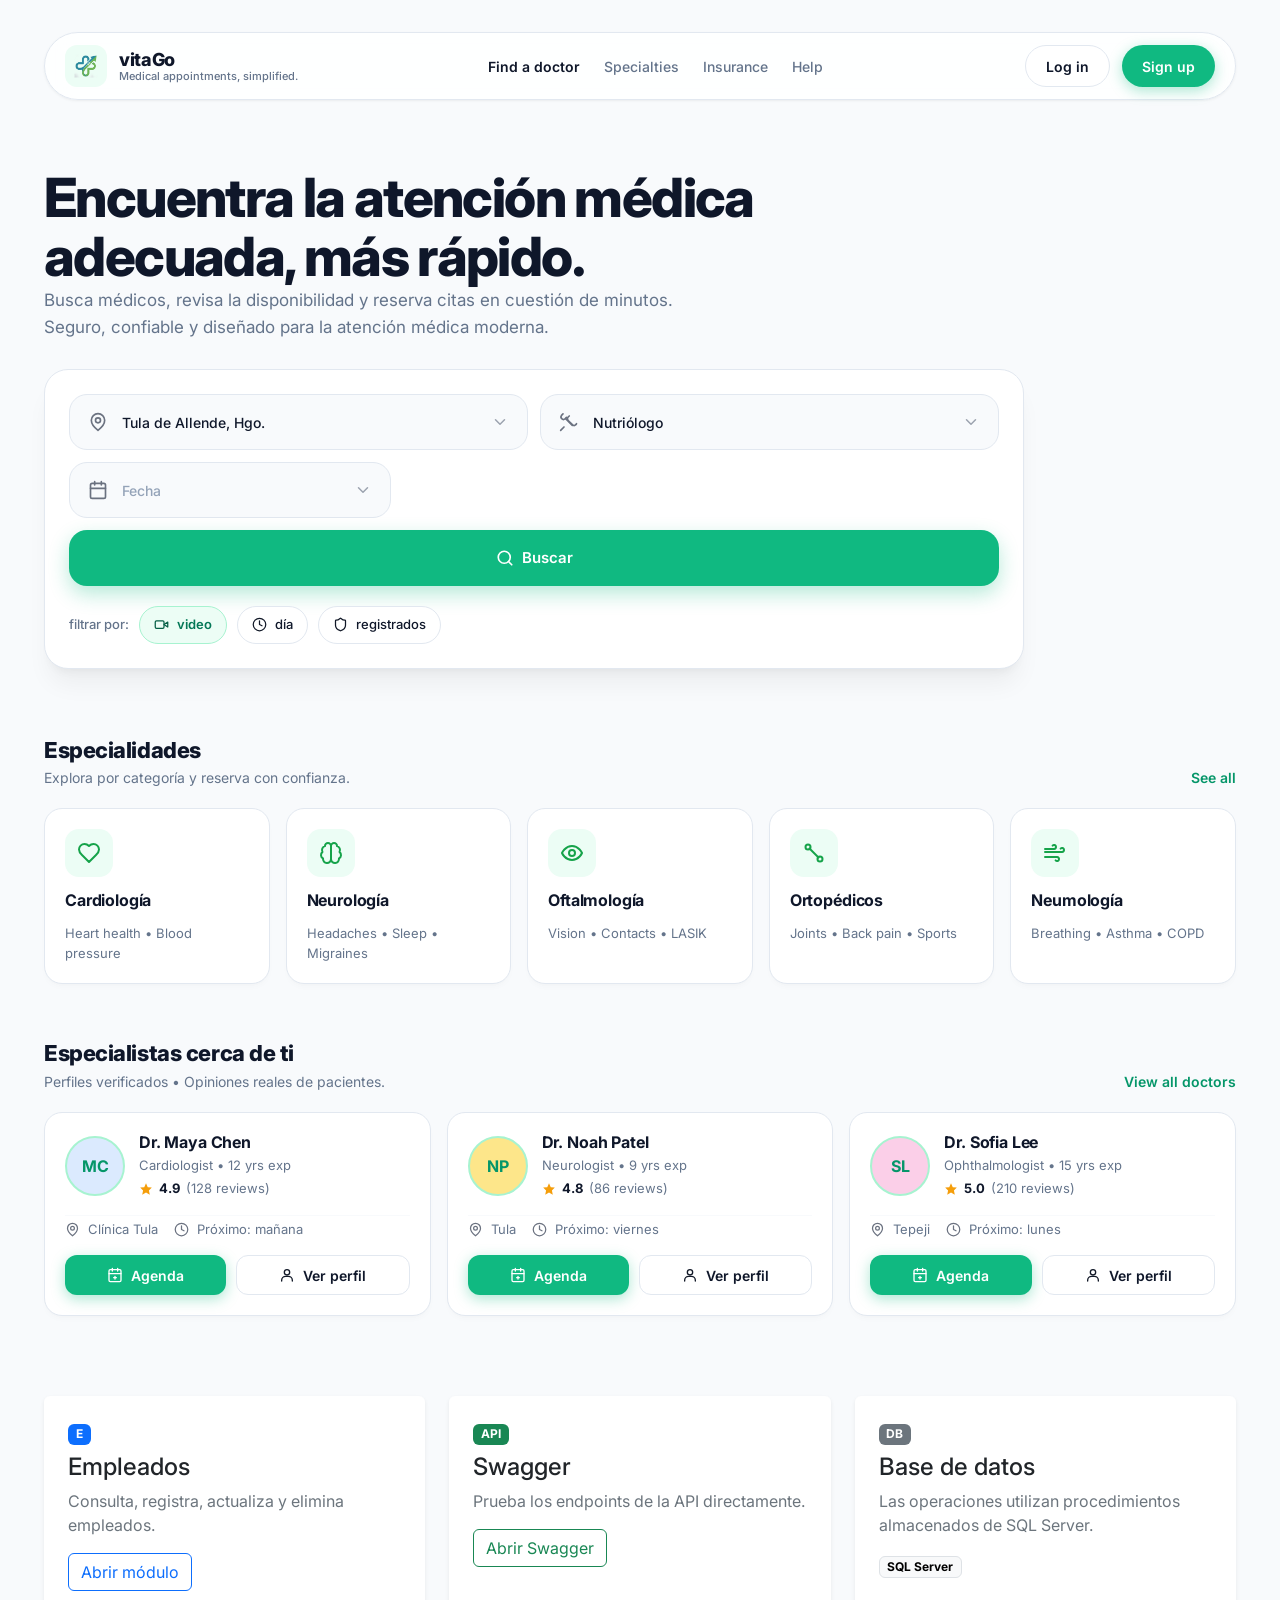
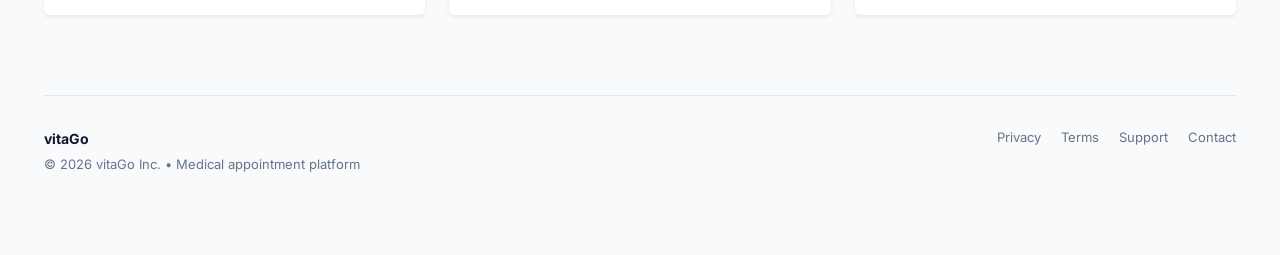
==== MiWebAPI/MiWebAPI/wwwroot/index.html @ 9c04f536 "Creación del repositorio con las pantallas del aplicativo desarrolladas" ====
<!doctype html>
<html lang="es">
<head>
    <meta charset="utf-8">
    <meta name="viewport" content="width=device-width, initial-scale=1">
    <title>Inicio | vitaGo</title>
    <link href="https://cdn.jsdelivr.net/npm/bootstrap@5.3.3/dist/css/bootstrap.min.css" rel="stylesheet">
    <link href="https://fonts.googleapis.com/css2?family=Inter:wght@400;500;600;700;800&display=swap" rel="stylesheet">
    <link rel="stylesheet" href="css/indexStyles.css">
</head>
<body>

    <div class="container vg-page">

        <!-- navbar -->
        <nav class="vg-navbar">
            <a class="vg-brand text-decoration-none" href="index.html">
                <span class="vg-brand-mark">
                    <img src="assets/img/vitago-icon.png" alt="vitaGo" class="vg-brand-logo">
                </span>
                <span class="vg-brand-text">
                    <span class="vg-brand-name">vitaGo</span>
                    <span class="vg-brand-tag">Medical appointments, simplified.</span>
                </span>
            </a>
            <div class="vg-nav-links d-none d-lg-flex">
                <a href="#" class="vg-nav-link vg-nav-link-active">Find a doctor</a>
                <a href="#" class="vg-nav-link">Specialties</a>
                <a href="#" class="vg-nav-link">Insurance</a>
                <a href="#" class="vg-nav-link">Help</a>
            </div>
            <div class="vg-nav-actions">
                <span id="nombreUsuario" class="text-secondary small d-none d-md-inline"></span>
                <a href="login.html" class="vg-btn vg-btn-outline">Log in</a>
                <a href="registro.html" class="vg-btn vg-btn-primary">Sign up</a>
            </div>
        </nav>

        <!-- hero -->
        <header class="vg-hero">
            <div class="vg-hero-text">
                <h1 class="vg-h1">Encuentra la atención médica adecuada, más rápido.</h1>
                <p class="vg-lead">Busca médicos, revisa la disponibilidad y reserva citas en cuestión de minutos. Seguro, confiable y diseñado para la atención médica moderna.</p>
            </div>

            <div class="vg-search-card">
                <div class="vg-search-row">
                    <label class="vg-field">
                        <svg class="vg-icon" viewBox="0 0 24 24" fill="none" stroke="#6b7280" stroke-width="2" stroke-linecap="round" stroke-linejoin="round"><path d="M20 10c0 6-8 12-8 12s-8-6-8-12a8 8 0 0 1 16 0Z" /><circle cx="12" cy="10" r="3" /></svg>
                        <input type="text" class="vg-field-input" value="Tula de Allende, Hgo.">
                        <svg class="vg-chevron" viewBox="0 0 24 24" fill="none" stroke="#9ca3af" stroke-width="2" stroke-linecap="round" stroke-linejoin="round"><polyline points="6 9 12 15 18 9" /></svg>
                    </label>
                    <label class="vg-field">
                        <svg class="vg-icon" viewBox="0 0 24 24" fill="none" stroke="#6b7280" stroke-width="2" stroke-linecap="round" stroke-linejoin="round"><path d="M4.8 2.3 3 4.1a3 3 0 0 0 4.2 4.2L9 6.5" /><path d="M12.3 4.8 11 6a3 3 0 0 0 0 4.2l5 5a3 3 0 0 0 4.2 0L21 14" /><path d="m8 8 8 8" /><path d="m2 22 4-4" /></svg>
                        <input type="text" class="vg-field-input" placeholder="Especialidad" value="Nutriólogo">
                        <svg class="vg-chevron" viewBox="0 0 24 24" fill="none" stroke="#9ca3af" stroke-width="2" stroke-linecap="round" stroke-linejoin="round"><polyline points="6 9 12 15 18 9" /></svg>
                    </label>
                    <label class="vg-field vg-field-date">
                        <svg class="vg-icon" viewBox="0 0 24 24" fill="none" stroke="#6b7280" stroke-width="2" stroke-linecap="round" stroke-linejoin="round"><rect x="3" y="4" width="18" height="18" rx="2" /><path d="M16 2v4M8 2v4M3 10h18" /></svg>
                        <input type="text" class="vg-field-input" placeholder="Fecha">
                        <svg class="vg-chevron" viewBox="0 0 24 24" fill="none" stroke="#9ca3af" stroke-width="2" stroke-linecap="round" stroke-linejoin="round"><polyline points="6 9 12 15 18 9" /></svg>
                    </label>
                    <button type="button" class="vg-btn vg-btn-primary vg-btn-search" onclick="buscarMedicos()">
                        <svg viewBox="0 0 24 24" fill="none" stroke="#fff" stroke-width="2.2" stroke-linecap="round" stroke-linejoin="round" width="18" height="18"><circle cx="11" cy="11" r="8" /><path d="m21 21-4.3-4.3" /></svg>
                        Buscar
                    </button>
                </div>
                <div class="vg-filters">
                    <span class="vg-filters-label">filtrar por:</span>
                    <span class="vg-chip vg-chip-active">
                        <svg viewBox="0 0 24 24" fill="none" stroke="#065f46" stroke-width="2" stroke-linecap="round" stroke-linejoin="round" width="15" height="15"><path d="m22 8-6 4 6 4V8Z" /><rect x="2" y="6" width="14" height="12" rx="2" /></svg>
                        video
                    </span>
                    <span class="vg-chip">
                        <svg viewBox="0 0 24 24" fill="none" stroke="#111827" stroke-width="2" stroke-linecap="round" stroke-linejoin="round" width="15" height="15"><circle cx="12" cy="12" r="10" /><polyline points="12 6 12 12 16 14" /></svg>
                        día
                    </span>
                    <span class="vg-chip">
                        <svg viewBox="0 0 24 24" fill="none" stroke="#111827" stroke-width="2" stroke-linecap="round" stroke-linejoin="round" width="15" height="15"><path d="M20 13c0 5-3.5 7.5-7.66 8.95a1 1 0 0 1-.67-.01C7.5 20.5 4 18 4 13V6a1 1 0 0 1 1-1c2 0 4.5-1.2 6.24-2.72a1.17 1.17 0 0 1 1.52 0C14.51 3.79 17 5 19 5a1 1 0 0 1 1 1Z" /></svg>
                        registrados
                    </span>
                </div>
            </div>
        </header>

        <!-- especialidades -->
        <section class="vg-section">
            <div class="vg-section-head">
                <div>
                    <h2 class="vg-h2">Especialidades</h2>
                    <p class="vg-subtle">Explora por categoría y reserva con confianza.</p>
                </div>
                <a href="#" class="vg-link">See all</a>
            </div>
            <div class="row g-3 vg-specialty-row">
                <div class="col">
                    <div class="vg-specialty-card">
                        <span class="vg-specialty-icon"><svg viewBox="0 0 24 24" fill="none" stroke="#16a34a" stroke-width="2" stroke-linecap="round" stroke-linejoin="round"><path d="M19 14c1.49-1.46 3-3.21 3-5.5A5.5 5.5 0 0 0 16.5 3c-1.76 0-3 .5-4.5 2-1.5-1.5-2.74-2-4.5-2A5.5 5.5 0 0 0 2 8.5c0 2.29 1.51 4.04 3 5.5l7 7Z" /></svg></span>
                        <h3 class="vg-specialty-title">Cardiología</h3>
                        <p class="vg-specialty-sub">Heart health • Blood pressure</p>
                    </div>
                </div>
                <div class="col">
                    <div class="vg-specialty-card">
                        <span class="vg-specialty-icon"><svg viewBox="0 0 24 24" fill="none" stroke="#16a34a" stroke-width="2" stroke-linecap="round" stroke-linejoin="round"><path d="M12 5a3 3 0 1 0-5.997.125 4 4 0 0 0-2.526 5.77 4 4 0 0 0 .556 6.588A4 4 0 1 0 12 18Z" /><path d="M12 5a3 3 0 1 1 5.997.125 4 4 0 0 1 2.526 5.77 4 4 0 0 1-.556 6.588A4 4 0 1 1 12 18Z" /></svg></span>
                        <h3 class="vg-specialty-title">Neurología</h3>
                        <p class="vg-specialty-sub">Headaches • Sleep • Migraines</p>
                    </div>
                </div>
                <div class="col">
                    <div class="vg-specialty-card">
                        <span class="vg-specialty-icon"><svg viewBox="0 0 24 24" fill="none" stroke="#16a34a" stroke-width="2" stroke-linecap="round" stroke-linejoin="round"><path d="M2 12s3-7 10-7 10 7 10 7-3 7-10 7-10-7-10-7Z" /><circle cx="12" cy="12" r="3" /></svg></span>
                        <h3 class="vg-specialty-title">Oftalmología</h3>
                        <p class="vg-specialty-sub">Vision • Contacts • LASIK</p>
                    </div>
                </div>
                <div class="col">
                    <div class="vg-specialty-card">
                        <span class="vg-specialty-icon"><svg viewBox="0 0 24 24" fill="none" stroke="#16a34a" stroke-width="2" stroke-linecap="round" stroke-linejoin="round"><circle cx="6" cy="6" r="2.5" /><circle cx="18" cy="18" r="2.5" /><path d="m7.5 7.5 9 9" /></svg></span>
                        <h3 class="vg-specialty-title">Ortopédicos</h3>
                        <p class="vg-specialty-sub">Joints • Back pain • Sports</p>
                    </div>
                </div>
                <div class="col">
                    <div class="vg-specialty-card">
                        <span class="vg-specialty-icon"><svg viewBox="0 0 24 24" fill="none" stroke="#16a34a" stroke-width="2" stroke-linecap="round" stroke-linejoin="round"><path d="M9.6 4.6A2 2 0 1 1 11 8H2M12.6 19.4A2 2 0 1 0 14 16H2M17.6 7.6A2 2 0 1 1 19 11H2" /></svg></span>
                        <h3 class="vg-specialty-title">Neumología</h3>
                        <p class="vg-specialty-sub">Breathing • Asthma • COPD</p>
                    </div>
                </div>
            </div>
        </section>

        <!-- médicos -->
        <section class="vg-section" id="medicos">
            <div class="vg-section-head">
                <div>
                    <h2 class="vg-h2">Especialistas cerca de ti</h2>
                    <p class="vg-subtle">Perfiles verificados • Opiniones reales de pacientes.</p>
                </div>
                <a href="#" class="vg-link">View all doctors</a>
            </div>
            <div class="row g-3" id="listaMedicos">
                <div class="col-md-4">
                    <div class="vg-doctor-card">
                        <div class="vg-doctor-top">
                            <span class="vg-avatar" style="background:#DBEAFE;">MC</span>
                            <div class="vg-doctor-meta">
                                <h3 class="vg-doctor-name">Dr. Maya Chen</h3>
                                <p class="vg-doctor-spec">Cardiologist • 12 yrs exp</p>
                                <div class="vg-rating">
                                    <svg viewBox="0 0 24 24" fill="#f59e0b" stroke="none" width="14" height="14"><polygon points="12 2 15 9 22 9.5 17 14.5 18.5 22 12 18 5.5 22 7 14.5 2 9.5 9 9" /></svg>
                                    <span class="vg-rating-num">4.9</span>
                                    <span class="vg-rating-count">(128 reviews)</span>
                                </div>
                            </div>
                        </div>
                        <div class="vg-doctor-details">
                            <span><svg viewBox="0 0 24 24" fill="none" stroke="#6b7280" stroke-width="2" stroke-linecap="round" stroke-linejoin="round" width="15" height="15"><path d="M20 10c0 6-8 12-8 12s-8-6-8-12a8 8 0 0 1 16 0Z" /><circle cx="12" cy="10" r="3" /></svg> Clínica Tula</span>
                            <span><svg viewBox="0 0 24 24" fill="none" stroke="#6b7280" stroke-width="2" stroke-linecap="round" stroke-linejoin="round" width="15" height="15"><circle cx="12" cy="12" r="10" /><polyline points="12 6 12 12 16 14" /></svg> Próximo: mañana</span>
                        </div>
                        <div class="vg-doctor-actions">
                            <button type="button" class="vg-btn vg-btn-primary flex-fill" onclick="agendarCita('maya-chen')">
                                <svg viewBox="0 0 24 24" fill="none" stroke="#fff" stroke-width="2" stroke-linecap="round" stroke-linejoin="round" width="16" height="16"><rect x="3" y="4" width="18" height="18" rx="2" /><path d="M16 2v4M8 2v4M3 10h18M12 14v4M10 16h4" /></svg>
                                Agenda
                            </button>
                            <a href="perfil-medico.html?id=maya-chen" class="vg-btn vg-btn-outline flex-fill">
                                <svg viewBox="0 0 24 24" fill="none" stroke="#111827" stroke-width="2" stroke-linecap="round" stroke-linejoin="round" width="16" height="16"><circle cx="12" cy="8" r="4" /><path d="M4 21v-1a6 6 0 0 1 6-6h4a6 6 0 0 1 6 6v1" /></svg>
                                Ver perfil
                            </a>
                        </div>
                    </div>
                </div>
                <div class="col-md-4">
                    <div class="vg-doctor-card">
                        <div class="vg-doctor-top">
                            <span class="vg-avatar" style="background:#FDE68A;">NP</span>
                            <div class="vg-doctor-meta">
                                <h3 class="vg-doctor-name">Dr. Noah Patel</h3>
                                <p class="vg-doctor-spec">Neurologist • 9 yrs exp</p>
                                <div class="vg-rating">
                                    <svg viewBox="0 0 24 24" fill="#f59e0b" stroke="none" width="14" height="14"><polygon points="12 2 15 9 22 9.5 17 14.5 18.5 22 12 18 5.5 22 7 14.5 2 9.5 9 9" /></svg>
                                    <span class="vg-rating-num">4.8</span>
                                    <span class="vg-rating-count">(86 reviews)</span>
                                </div>
                            </div>
                        </div>
                        <div class="vg-doctor-details">
                            <span><svg viewBox="0 0 24 24" fill="none" stroke="#6b7280" stroke-width="2" stroke-linecap="round" stroke-linejoin="round" width="15" height="15"><path d="M20 10c0 6-8 12-8 12s-8-6-8-12a8 8 0 0 1 16 0Z" /><circle cx="12" cy="10" r="3" /></svg> Tula</span>
                            <span><svg viewBox="0 0 24 24" fill="none" stroke="#6b7280" stroke-width="2" stroke-linecap="round" stroke-linejoin="round" width="15" height="15"><circle cx="12" cy="12" r="10" /><polyline points="12 6 12 12 16 14" /></svg> Próximo: viernes</span>
                        </div>
                        <div class="vg-doctor-actions">
                            <button type="button" class="vg-btn vg-btn-primary flex-fill" onclick="agendarCita('noah-patel')">
                                <svg viewBox="0 0 24 24" fill="none" stroke="#fff" stroke-width="2" stroke-linecap="round" stroke-linejoin="round" width="16" height="16"><rect x="3" y="4" width="18" height="18" rx="2" /><path d="M16 2v4M8 2v4M3 10h18M12 14v4M10 16h4" /></svg>
                                Agenda
                            </button>
                            <a href="perfil-medico.html?id=noah-patel" class="vg-btn vg-btn-outline flex-fill">
                                <svg viewBox="0 0 24 24" fill="none" stroke="#111827" stroke-width="2" stroke-linecap="round" stroke-linejoin="round" width="16" height="16"><circle cx="12" cy="8" r="4" /><path d="M4 21v-1a6 6 0 0 1 6-6h4a6 6 0 0 1 6 6v1" /></svg>
                                Ver perfil
                            </a>
                        </div>
                    </div>
                </div>
                <div class="col-md-4">
                    <div class="vg-doctor-card">
                        <div class="vg-doctor-top">
                            <span class="vg-avatar" style="background:#FBCFE8;">SL</span>
                            <div class="vg-doctor-meta">
                                <h3 class="vg-doctor-name">Dr. Sofia Lee</h3>
                                <p class="vg-doctor-spec">Ophthalmologist • 15 yrs exp</p>
                                <div class="vg-rating">
                                    <svg viewBox="0 0 24 24" fill="#f59e0b" stroke="none" width="14" height="14"><polygon points="12 2 15 9 22 9.5 17 14.5 18.5 22 12 18 5.5 22 7 14.5 2 9.5 9 9" /></svg>
                                    <span class="vg-rating-num">5.0</span>
                                    <span class="vg-rating-count">(210 reviews)</span>
                                </div>
                            </div>
                        </div>
                        <div class="vg-doctor-details">
                            <span><svg viewBox="0 0 24 24" fill="none" stroke="#6b7280" stroke-width="2" stroke-linecap="round" stroke-linejoin="round" width="15" height="15"><path d="M20 10c0 6-8 12-8 12s-8-6-8-12a8 8 0 0 1 16 0Z" /><circle cx="12" cy="10" r="3" /></svg> Tepeji</span>
                            <span><svg viewBox="0 0 24 24" fill="none" stroke="#6b7280" stroke-width="2" stroke-linecap="round" stroke-linejoin="round" width="15" height="15"><circle cx="12" cy="12" r="10" /><polyline points="12 6 12 12 16 14" /></svg> Próximo: lunes</span>
                        </div>
                        <div class="vg-doctor-actions">
                            <button type="button" class="vg-btn vg-btn-primary flex-fill" onclick="agendarCita('sofia-lee')">
                                <svg viewBox="0 0 24 24" fill="none" stroke="#fff" stroke-width="2" stroke-linecap="round" stroke-linejoin="round" width="16" height="16"><rect x="3" y="4" width="18" height="18" rx="2" /><path d="M16 2v4M8 2v4M3 10h18M12 14v4M10 16h4" /></svg>
                                Agenda
                            </button>
                            <a href="perfil-medico.html?id=sofia-lee" class="vg-btn vg-btn-outline flex-fill">
                                <svg viewBox="0 0 24 24" fill="none" stroke="#111827" stroke-width="2" stroke-linecap="round" stroke-linejoin="round" width="16" height="16"><circle cx="12" cy="8" r="4" /><path d="M4 21v-1a6 6 0 0 1 6-6h4a6 6 0 0 1 6 6v1" /></svg>
                                Ver perfil
                            </a>
                        </div>
                    </div>
                </div>
            </div>
        </section>

        <!-- MÓDULOS AGREGADOS: Empleados, Swagger y Base de datos -->
        <section class="vg-section py-4">
            <div class="row g-4">
                <div class="col-md-4">
                    <div class="card h-100 shadow-sm border-0">
                        <div class="card-body p-4">
                            <div class="badge bg-primary mb-2">E</div>
                            <h2 class="h4">Empleados</h2>
                            <p class="text-secondary">Consulta, registra, actualiza y elimina empleados.</p>
                            <a href="empleados.html" class="btn btn-outline-primary">Abrir módulo</a>
                        </div>
                    </div>
                </div>
                <div class="col-md-4">
                    <div class="card h-100 shadow-sm border-0">
                        <div class="card-body p-4">
                            <div class="badge bg-success mb-2">API</div>
                            <h2 class="h4">Swagger</h2>
                            <p class="text-secondary">Prueba los endpoints de la API directamente.</p>
                            <a href="/swagger" class="btn btn-outline-success" target="_blank">Abrir Swagger</a>
                        </div>
                    </div>
                </div>
                <div class="col-md-4">
                    <div class="card h-100 shadow-sm border-0">
                        <div class="card-body p-4">
                            <div class="badge bg-secondary mb-2">DB</div>
                            <h2 class="h4">Base de datos</h2>
                            <p class="text-secondary">Las operaciones utilizan procedimientos almacenados de SQL Server.</p>
                            <span class="badge text-bg-light border">SQL Server</span>
                        </div>
                    </div>
                </div>
            </div>
        </section>

        <!-- footer -->
        <footer class="vg-footer">
            <div>
                <p class="vg-footer-brand">vitaGo</p>
                <p class="vg-footer-copy">© 2026 vitaGo Inc. • Medical appointment platform</p>
            </div>
            <div class="vg-footer-links">
                <a href="#">Privacy</a>
                <a href="#">Terms</a>
                <a href="#">Support</a>
                <a href="#">Contact</a>
            </div>
        </footer>

    </div>

    <script src="js/auth.js"></script>
    <script src="js/home.js"></script>
</body>
</html>
---- MiWebAPI/MiWebAPI/wwwroot/css/indexStyles.css ----
﻿:root {
    --vg-green: #10b981;
    --vg-green-dark: #059669;
    --vg-green-tint: #ecfdf5;
    --vg-green-border: #a7f3d0;
    --vg-ink: #0f172a;
    --vg-muted: #64748b;
    --vg-line: #e2e8f0;
    --vg-bg: #f8fafc;
    --vg-radius-lg: 24px;
    --vg-radius-md: 18px;
    --vg-radius-sm: 12px;
    --vg-radius-pill: 999px;
    --vg-shadow-sm: 0 1px 3px 0 rgba(0, 0, 0, 0.05), 0 1px 2px -1px rgba(0, 0, 0, 0.05);
    --vg-shadow-md: 0 10px 25px -5px rgba(16, 185, 129, 0.1), 0 8px 10px -6px rgba(16, 185, 129, 0.1);
    --vg-shadow-card: 0 4px 6px -1px rgba(0, 0, 0, 0.02), 0 2px 4px -2px rgba(0, 0, 0, 0.02);
    --vg-transition: all 0.25s cubic-bezier(0.4, 0, 0.2, 1);
}

html, body {
    background: var(--vg-bg);
    color: var(--vg-ink);
    font-family: 'Inter', system-ui, -apple-system, sans-serif;
    -webkit-font-smoothing: antialiased;
}

.vg-page {
    max-width: 1240px;
    margin: 0 auto;
    padding: 32px 24px 80px;
    display: flex;
    flex-direction: column;
    gap: 56px;
}

/* navbar */
.vg-navbar {
    display: flex;
    align-items: center;
    justify-content: space-between;
    padding: 12px 20px;
    background: rgba(255, 255, 255, 0.85);
    backdrop-filter: blur(12px);
    border: 1px solid var(--vg-line);
    border-radius: var(--vg-radius-pill);
    flex-wrap: wrap;
    gap: 16px;
    box-shadow: var(--vg-shadow-sm);
    position: sticky;
    top: 16px;
    z-index: 100;
}

.vg-brand {
    display: flex;
    align-items: center;
    gap: 12px;
    color: inherit;
    text-decoration: none;
}

.vg-brand-mark {
    width: 42px;
    height: 42px;
    display: flex;
    align-items: center;
    justify-content: center;
    flex: none;
    background: var(--vg-green-tint);
    border-radius: 12px;
}

.vg-brand-logo {
    width: 24px;
    height: 24px;
    object-fit: contain;
}

.vg-brand-text {
    display: flex;
    flex-direction: column;
    gap: 2px;
    line-height: 1;
}

.vg-brand-name {
    font-weight: 800;
    font-size: 18px;
    color: var(--vg-ink);
    letter-spacing: -0.02em;
}

.vg-brand-tag {
    font-size: 11px;
    font-weight: 500;
    color: var(--vg-muted);
    white-space: nowrap;
}

.vg-nav-links {
    display: flex;
    gap: 24px;
    align-items: center;
}

.vg-nav-link {
    font-size: 14px;
    font-weight: 500;
    color: var(--vg-muted);
    text-decoration: none;
    transition: var(--vg-transition);
}

    .vg-nav-link:hover {
        color: var(--vg-green-dark);
    }

.vg-nav-link-active {
    font-weight: 600;
    color: var(--vg-ink);
}

.vg-nav-actions {
    display: flex;
    align-items: center;
    gap: 12px;
}

/* buttons */
.vg-btn {
    display: inline-flex;
    align-items: center;
    justify-content: center;
    gap: 8px;
    height: 42px;
    padding: 0 20px;
    border-radius: var(--vg-radius-pill);
    font-size: 14px;
    font-weight: 600;
    text-decoration: none;
    border: none;
    cursor: pointer;
    white-space: nowrap;
    transition: var(--vg-transition);
}

.vg-btn-outline {
    background: #fff;
    color: var(--vg-ink);
    border: 1px solid var(--vg-line);
}

    .vg-btn-outline:hover {
        background: #f1f5f9;
        border-color: #cbd5e1;
        color: var(--vg-ink);
    }

.vg-btn-primary {
    background: var(--vg-green);
    color: #fff;
    box-shadow: 0 4px 14px rgba(16, 185, 129, 0.35);
}

    .vg-btn-primary:hover {
        background: var(--vg-green-dark);
        color: #fff;
        transform: translateY(-1px);
        box-shadow: 0 6px 20px rgba(16, 185, 129, 0.45);
    }

.vg-btn-search {
    height: 56px;
    border-radius: var(--vg-radius-md);
    width: 100%;
    font-size: 15px;
    box-shadow: 0 8px 20px rgba(16, 185, 129, 0.3);
}

/* hero */
.vg-hero {
    display: flex;
    flex-direction: column;
    gap: 28px;
    padding: 12px 0;
}

.vg-h1 {
    font-weight: 800;
    font-size: clamp(34px, 4.5vw, 54px);
    line-height: 1.1;
    letter-spacing: -0.03em;
    margin: 0;
    max-width: 850px;
}

.vg-lead {
    font-size: 17px;
    color: var(--vg-muted);
    max-width: 680px;
    margin: 0;
    line-height: 1.6;
}

.vg-search-card {
    background: #fff;
    border: 1px solid var(--vg-line);
    border-radius: var(--vg-radius-lg);
    padding: 24px;
    display: flex;
    flex-direction: column;
    gap: 16px;
    max-width: 980px;
    box-shadow: 0 20px 25px -5px rgba(0, 0, 0, 0.05), 0 8px 10px -6px rgba(0, 0, 0, 0.05);
}

.vg-search-row {
    display: flex;
    gap: 12px;
    flex-wrap: wrap;
}

.vg-field {
    flex: 1 1 200px;
    display: flex;
    align-items: center;
    gap: 12px;
    height: 56px;
    padding: 0 18px;
    background: var(--vg-bg);
    border: 1px solid var(--vg-line);
    border-radius: var(--vg-radius-md);
    transition: var(--vg-transition);
}

    .vg-field:focus-within {
        background: #fff;
        border-color: var(--vg-green);
        box-shadow: 0 0 0 4px var(--vg-green-tint);
    }

.vg-field-date {
    flex: 0 0 220px;
}

.vg-icon {
    width: 20px;
    height: 20px;
    color: var(--vg-muted);
    flex: none;
}

.vg-field-input {
    border: none;
    background: transparent;
    font-size: 14px;
    font-weight: 500;
    color: var(--vg-ink);
    flex: 1;
    min-width: 0;
    outline: none;
}

    .vg-field-input::placeholder {
        color: #94a3b8;
    }

.vg-chevron {
    width: 18px;
    height: 18px;
    color: var(--vg-muted);
    flex: none;
}

.vg-filters {
    display: flex;
    align-items: center;
    gap: 10px;
    flex-wrap: wrap;
    padding-top: 4px;
}

.vg-filters-label {
    font-size: 13px;
    font-weight: 500;
    color: var(--vg-muted);
}

.vg-chip {
    display: inline-flex;
    align-items: center;
    gap: 8px;
    padding: 8px 14px;
    border-radius: var(--vg-radius-pill);
    font-size: 13px;
    font-weight: 500;
    background: #fff;
    border: 1px solid var(--vg-line);
    color: var(--vg-ink);
    cursor: pointer;
    transition: var(--vg-transition);
}

    .vg-chip:hover {
        border-color: #cbd5e1;
        background: #f8fafc;
    }

.vg-chip-active {
    background: var(--vg-green-tint);
    border-color: var(--vg-green-border);
    color: #047857;
    font-weight: 600;
}

/* sections */
.vg-section {
    display: flex;
    flex-direction: column;
    gap: 20px;
}

.vg-section-head {
    display: flex;
    align-items: flex-end;
    justify-content: space-between;
    gap: 16px;
    flex-wrap: wrap;
}

.vg-h2 {
    font-weight: 800;
    font-size: 22px;
    letter-spacing: -0.02em;
    margin: 0 0 4px;
}

.vg-subtle {
    font-size: 14px;
    color: var(--vg-muted);
    margin: 0;
    max-width: 360px;
}

.vg-link {
    font-size: 14px;
    font-weight: 600;
    color: var(--vg-green-dark);
    text-decoration: none;
    transition: var(--vg-transition);
}

    .vg-link:hover {
        color: var(--vg-green);
        text-decoration: underline;
    }

/* specialty cards */
.vg-specialty-row .col {
    min-width: 160px;
}

.vg-specialty-card {
    background: #fff;
    border: 1px solid var(--vg-line);
    border-radius: var(--vg-radius-md);
    padding: 20px;
    display: flex;
    flex-direction: column;
    gap: 14px;
    height: 100%;
    box-shadow: var(--vg-shadow-card);
    transition: var(--vg-transition);
    cursor: pointer;
}

    .vg-specialty-card:hover {
        transform: translateY(-4px);
        border-color: var(--vg-green-border);
        box-shadow: var(--vg-shadow-md);
    }

.vg-specialty-icon {
    width: 48px;
    height: 48px;
    border-radius: 14px;
    background: var(--vg-green-tint);
    display: flex;
    align-items: center;
    justify-content: center;
    color: var(--vg-green-dark);
    transition: var(--vg-transition);
}

.vg-specialty-card:hover .vg-specialty-icon {
    background: var(--vg-green);
    color: #fff;
}

.vg-specialty-icon svg {
    width: 24px;
    height: 24px;
}

.vg-specialty-title {
    font-size: 16px;
    font-weight: 700;
    margin: 0;
    letter-spacing: -0.01em;
}

.vg-specialty-sub {
    font-size: 13px;
    color: var(--vg-muted);
    margin: 0;
}

/* doctor cards */
.vg-doctor-card {
    background: #fff;
    border: 1px solid var(--vg-line);
    border-radius: var(--vg-radius-md);
    padding: 20px;
    display: flex;
    flex-direction: column;
    gap: 16px;
    height: 100%;
    box-shadow: var(--vg-shadow-card);
    transition: var(--vg-transition);
}

    .vg-doctor-card:hover {
        transform: translateY(-4px);
        border-color: #cbd5e1;
        box-shadow: var(--vg-shadow-md);
    }

.vg-doctor-top {
    display: flex;
    align-items: center;
    gap: 14px;
}

.vg-avatar {
    width: 60px;
    height: 60px;
    border-radius: 50%;
    flex: none;
    display: flex;
    align-items: center;
    justify-content: center;
    font-weight: 700;
    font-size: 16px;
    background: var(--vg-green-tint);
    color: var(--vg-green-dark);
    border: 2px solid var(--vg-green-border);
}

.vg-doctor-meta {
    display: flex;
    flex-direction: column;
    gap: 4px;
    min-width: 0;
}

.vg-doctor-name {
    font-size: 16px;
    font-weight: 700;
    margin: 0;
    letter-spacing: -0.01em;
}

.vg-doctor-spec {
    font-size: 13px;
    color: var(--vg-muted);
    margin: 0;
}

.vg-rating {
    display: flex;
    align-items: center;
    gap: 6px;
}

.vg-rating-num {
    font-size: 13px;
    font-weight: 700;
}

.vg-rating-count {
    font-size: 13px;
    color: var(--vg-muted);
}

.vg-doctor-details {
    display: flex;
    align-items: center;
    gap: 16px;
    flex-wrap: wrap;
    padding-top: 4px;
    border-top: 1px solid var(--vg-bg);
}

    .vg-doctor-details span {
        display: inline-flex;
        align-items: center;
        gap: 8px;
        font-size: 13px;
        color: var(--vg-muted);
    }

.vg-doctor-actions {
    display: flex;
    gap: 10px;
}

    .vg-doctor-actions .vg-btn {
        height: 40px;
        border-radius: var(--vg-radius-sm);
        flex: 1;
    }

/* footer */
.vg-footer {
    display: flex;
    align-items: flex-start;
    justify-content: space-between;
    border-top: 1px solid var(--vg-line);
    padding-top: 32px;
    flex-wrap: wrap;
    gap: 16px;
}

.vg-footer-brand {
    font-weight: 700;
    font-size: 14px;
    margin: 0 0 6px;
}

.vg-footer-copy {
    font-size: 13px;
    color: var(--vg-muted);
    margin: 0;
}

.vg-footer-links {
    display: flex;
    gap: 20px;
    font-size: 13px;
}

    .vg-footer-links a {
        color: var(--vg-muted);
        text-decoration: none;
        transition: var(--vg-transition);
    }

        .vg-footer-links a:hover {
            color: var(--vg-ink);
        }

@media (max-width: 767px) {
    .vg-page {
        padding: 16px 16px 60px;
        gap: 40px;
    }

    .vg-search-row {
        flex-direction: column;
    }

    .vg-field, .vg-field-date {
        width: 100%;
        flex: 1 1 auto;
    }

    .vg-btn-search {
        width: 100%;
    }
}
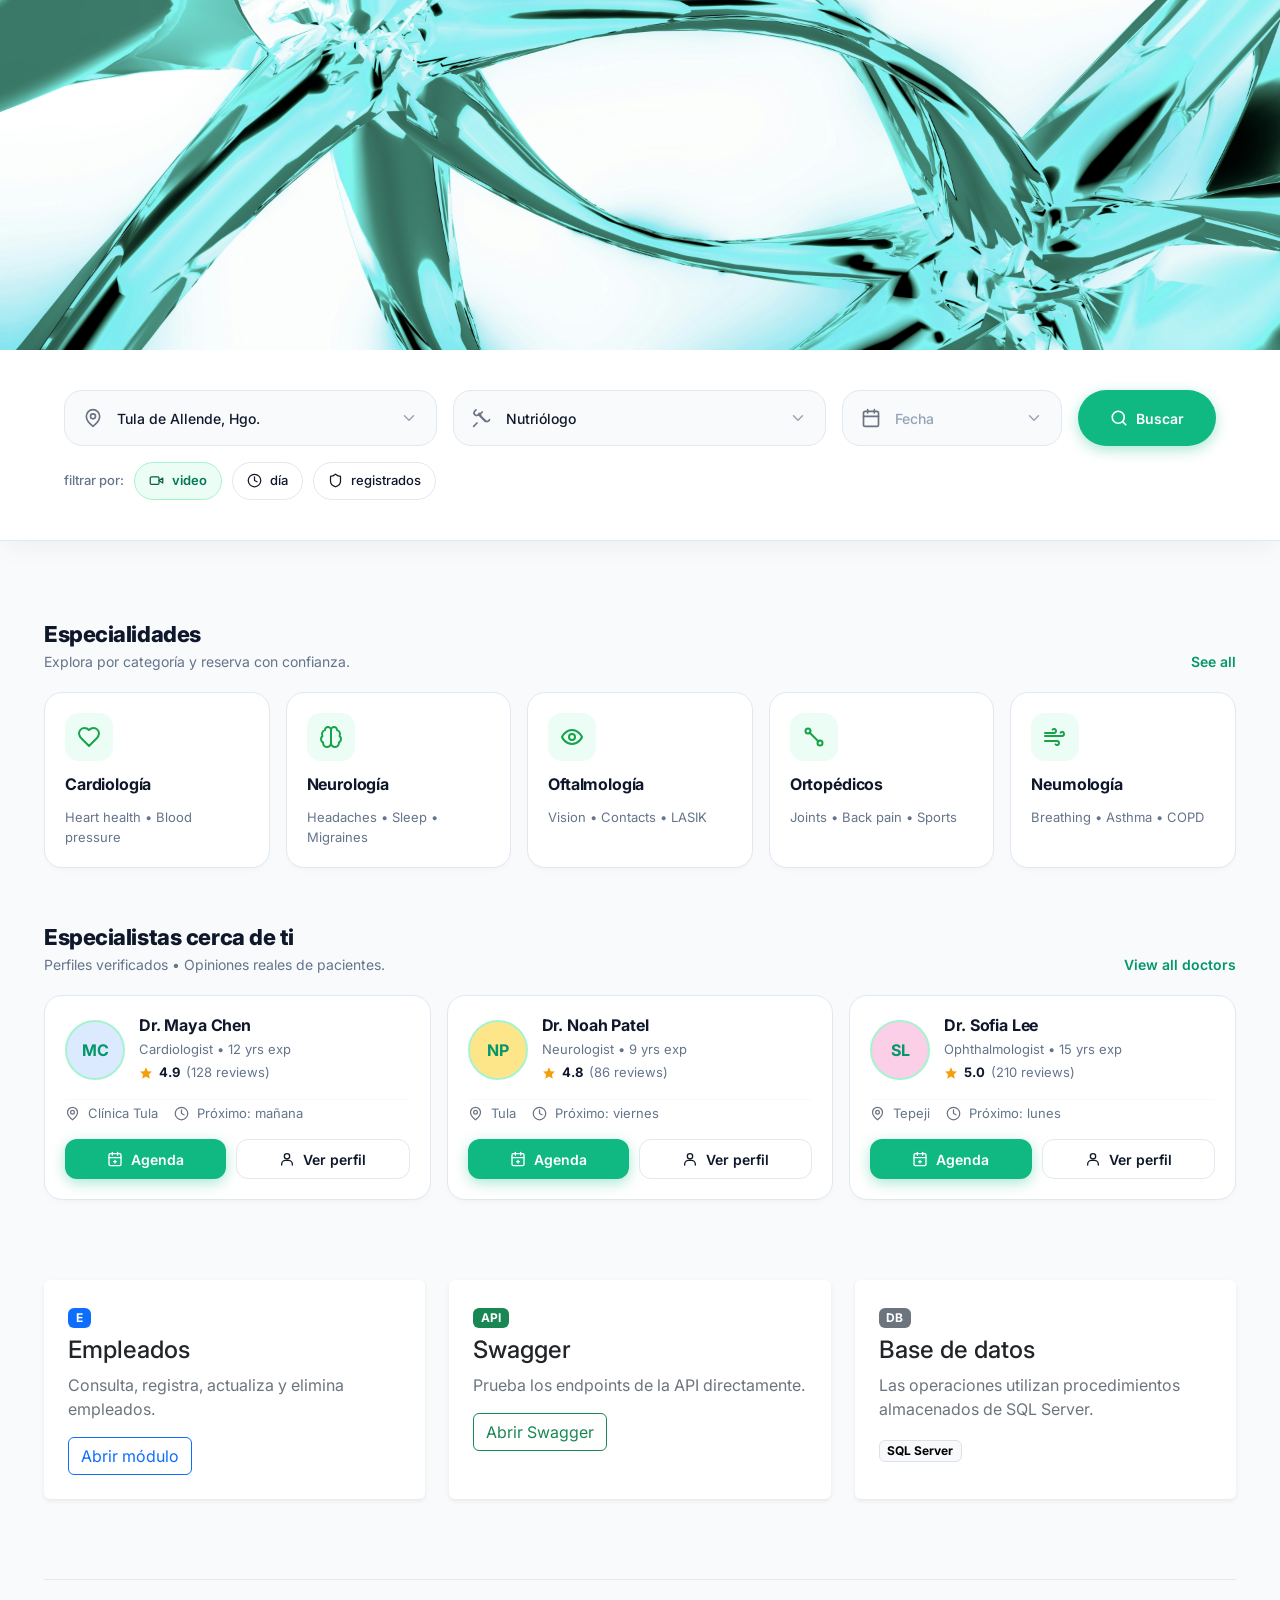
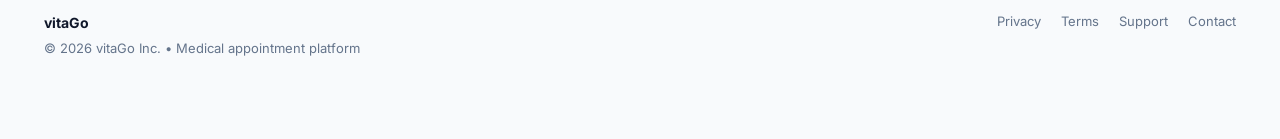
==== commit 5b75a8ea: "Controllers, Data, Models y pantallas de citas y doctores" ====
--- a/MiWebAPI/MiWebAPI/wwwroot/index.html
+++ b/MiWebAPI/MiWebAPI/wwwroot/index.html
@@ -10,79 +10,56 @@
 </head>
 <body>
 
-    <div class="container vg-page">
-
-        <!-- navbar -->
-        <nav class="vg-navbar">
-            <a class="vg-brand text-decoration-none" href="index.html">
-                <span class="vg-brand-mark">
-                    <img src="assets/img/vitago-icon.png" alt="vitaGo" class="vg-brand-logo">
-                </span>
-                <span class="vg-brand-text">
-                    <span class="vg-brand-name">vitaGo</span>
-                    <span class="vg-brand-tag">Medical appointments, simplified.</span>
-                </span>
-            </a>
-            <div class="vg-nav-links d-none d-lg-flex">
-                <a href="#" class="vg-nav-link vg-nav-link-active">Find a doctor</a>
-                <a href="#" class="vg-nav-link">Specialties</a>
-                <a href="#" class="vg-nav-link">Insurance</a>
-                <a href="#" class="vg-nav-link">Help</a>
-            </div>
-            <div class="vg-nav-actions">
-                <span id="nombreUsuario" class="text-secondary small d-none d-md-inline"></span>
-                <a href="login.html" class="vg-btn vg-btn-outline">Log in</a>
-                <a href="registro.html" class="vg-btn vg-btn-primary">Sign up</a>
-            </div>
-        </nav>
-
-        <!-- hero -->
-        <header class="vg-hero">
-            <div class="vg-hero-text">
-                <h1 class="vg-h1">Encuentra la atención médica adecuada, más rápido.</h1>
-                <p class="vg-lead">Busca médicos, revisa la disponibilidad y reserva citas en cuestión de minutos. Seguro, confiable y diseñado para la atención médica moderna.</p>
-            </div>
-
-            <div class="vg-search-card">
-                <div class="vg-search-row">
-                    <label class="vg-field">
-                        <svg class="vg-icon" viewBox="0 0 24 24" fill="none" stroke="#6b7280" stroke-width="2" stroke-linecap="round" stroke-linejoin="round"><path d="M20 10c0 6-8 12-8 12s-8-6-8-12a8 8 0 0 1 16 0Z" /><circle cx="12" cy="10" r="3" /></svg>
-                        <input type="text" class="vg-field-input" value="Tula de Allende, Hgo.">
-                        <svg class="vg-chevron" viewBox="0 0 24 24" fill="none" stroke="#9ca3af" stroke-width="2" stroke-linecap="round" stroke-linejoin="round"><polyline points="6 9 12 15 18 9" /></svg>
-                    </label>
-                    <label class="vg-field">
-                        <svg class="vg-icon" viewBox="0 0 24 24" fill="none" stroke="#6b7280" stroke-width="2" stroke-linecap="round" stroke-linejoin="round"><path d="M4.8 2.3 3 4.1a3 3 0 0 0 4.2 4.2L9 6.5" /><path d="M12.3 4.8 11 6a3 3 0 0 0 0 4.2l5 5a3 3 0 0 0 4.2 0L21 14" /><path d="m8 8 8 8" /><path d="m2 22 4-4" /></svg>
-                        <input type="text" class="vg-field-input" placeholder="Especialidad" value="Nutriólogo">
-                        <svg class="vg-chevron" viewBox="0 0 24 24" fill="none" stroke="#9ca3af" stroke-width="2" stroke-linecap="round" stroke-linejoin="round"><polyline points="6 9 12 15 18 9" /></svg>
-                    </label>
-                    <label class="vg-field vg-field-date">
-                        <svg class="vg-icon" viewBox="0 0 24 24" fill="none" stroke="#6b7280" stroke-width="2" stroke-linecap="round" stroke-linejoin="round"><rect x="3" y="4" width="18" height="18" rx="2" /><path d="M16 2v4M8 2v4M3 10h18" /></svg>
-                        <input type="text" class="vg-field-input" placeholder="Fecha">
-                        <svg class="vg-chevron" viewBox="0 0 24 24" fill="none" stroke="#9ca3af" stroke-width="2" stroke-linecap="round" stroke-linejoin="round"><polyline points="6 9 12 15 18 9" /></svg>
-                    </label>
-                    <button type="button" class="vg-btn vg-btn-primary vg-btn-search" onclick="buscarMedicos()">
-                        <svg viewBox="0 0 24 24" fill="none" stroke="#fff" stroke-width="2.2" stroke-linecap="round" stroke-linejoin="round" width="18" height="18"><circle cx="11" cy="11" r="8" /><path d="m21 21-4.3-4.3" /></svg>
-                        Buscar
-                    </button>
-                </div>
-                <div class="vg-filters">
-                    <span class="vg-filters-label">filtrar por:</span>
-                    <span class="vg-chip vg-chip-active">
-                        <svg viewBox="0 0 24 24" fill="none" stroke="#065f46" stroke-width="2" stroke-linecap="round" stroke-linejoin="round" width="15" height="15"><path d="m22 8-6 4 6 4V8Z" /><rect x="2" y="6" width="14" height="12" rx="2" /></svg>
-                        video
-                    </span>
-                    <span class="vg-chip">
-                        <svg viewBox="0 0 24 24" fill="none" stroke="#111827" stroke-width="2" stroke-linecap="round" stroke-linejoin="round" width="15" height="15"><circle cx="12" cy="12" r="10" /><polyline points="12 6 12 12 16 14" /></svg>
-                        día
-                    </span>
-                    <span class="vg-chip">
-                        <svg viewBox="0 0 24 24" fill="none" stroke="#111827" stroke-width="2" stroke-linecap="round" stroke-linejoin="round" width="15" height="15"><path d="M20 13c0 5-3.5 7.5-7.66 8.95a1 1 0 0 1-.67-.01C7.5 20.5 4 18 4 13V6a1 1 0 0 1 1-1c2 0 4.5-1.2 6.24-2.72a1.17 1.17 0 0 1 1.52 0C14.51 3.79 17 5 19 5a1 1 0 0 1 1 1Z" /></svg>
-                        registrados
-                    </span>
-                </div>
-            </div>
-        </header>
-
+    <div id="menu-dinamico"></div>
+
+    <!-- BANNER DE IMAGEN 100% -->
+    <div class="hero-image-banner">
+       <img src="assets/img/medimg.jpg" />" alt="Banner vitaGo">
+    </div>
+
+    <!-- BARRA DE BÚSQUEDA 100% -->
+    <div class="search-full-width">
+        <div class="vg-search-row">
+            <label class="vg-field">
+                <svg class="vg-icon" viewBox="0 0 24 24" fill="none" stroke="#6b7280" stroke-width="2" stroke-linecap="round" stroke-linejoin="round"><path d="M20 10c0 6-8 12-8 12s-8-6-8-12a8 8 0 0 1 16 0Z" /><circle cx="12" cy="10" r="3" /></svg>
+                <input type="text" class="vg-field-input" value="Tula de Allende, Hgo.">
+                <svg class="vg-chevron" viewBox="0 0 24 24" fill="none" stroke="#9ca3af" stroke-width="2" stroke-linecap="round" stroke-linejoin="round"><polyline points="6 9 12 15 18 9" /></svg>
+            </label>
+            <label class="vg-field">
+                <svg class="vg-icon" viewBox="0 0 24 24" fill="none" stroke="#6b7280" stroke-width="2" stroke-linecap="round" stroke-linejoin="round"><path d="M4.8 2.3 3 4.1a3 3 0 0 0 4.2 4.2L9 6.5" /><path d="M12.3 4.8 11 6a3 3 0 0 0 0 4.2l5 5a3 3 0 0 0 4.2 0L21 14" /><path d="m8 8 8 8" /><path d="m2 22 4-4" /></svg>
+                <input type="text" class="vg-field-input" placeholder="Especialidad" value="Nutriólogo">
+                <svg class="vg-chevron" viewBox="0 0 24 24" fill="none" stroke="#9ca3af" stroke-width="2" stroke-linecap="round" stroke-linejoin="round"><polyline points="6 9 12 15 18 9" /></svg>
+            </label>
+            <label class="vg-field vg-field-date">
+                <svg class="vg-icon" viewBox="0 0 24 24" fill="none" stroke="#6b7280" stroke-width="2" stroke-linecap="round" stroke-linejoin="round"><rect x="3" y="4" width="18" height="18" rx="2" /><path d="M16 2v4M8 2v4M3 10h18" /></svg>
+                <input type="text" class="vg-field-input" placeholder="Fecha">
+                <svg class="vg-chevron" viewBox="0 0 24 24" fill="none" stroke="#9ca3af" stroke-width="2" stroke-linecap="round" stroke-linejoin="round"><polyline points="6 9 12 15 18 9" /></svg>
+            </label>
+            <button type="button" class="vg-btn vg-btn-primary" onclick="buscarMedicos()" style="height: 56px; padding: 0 2rem;">
+                <svg viewBox="0 0 24 24" fill="none" stroke="#fff" stroke-width="2.2" stroke-linecap="round" stroke-linejoin="round" width="18" height="18"><circle cx="11" cy="11" r="8" /><path d="m21 21-4.3-4.3" /></svg>
+                Buscar
+            </button>
+        </div>
+
+        <div class="vg-filters">
+            <span class="vg-filters-label">filtrar por:</span>
+            <span class="vg-chip vg-chip-active">
+                <svg viewBox="0 0 24 24" fill="none" stroke="#065f46" stroke-width="2" stroke-linecap="round" stroke-linejoin="round" width="15" height="15"><path d="m22 8-6 4 6 4V8Z" /><rect x="2" y="6" width="14" height="12" rx="2" /></svg>
+                video
+            </span>
+            <span class="vg-chip">
+                <svg viewBox="0 0 24 24" fill="none" stroke="#111827" stroke-width="2" stroke-linecap="round" stroke-linejoin="round" width="15" height="15"><circle cx="12" cy="12" r="10" /><polyline points="12 6 12 12 16 14" /></svg>
+                día
+            </span>
+            <span class="vg-chip">
+                <svg viewBox="0 0 24 24" fill="none" stroke="#111827" stroke-width="2" stroke-linecap="round" stroke-linejoin="round" width="15" height="15"><path d="M20 13c0 5-3.5 7.5-7.66 8.95a1 1 0 0 1-.67-.01C7.5 20.5 4 18 4 13V6a1 1 0 0 1 1-1c2 0 4.5-1.2 6.24-2.72a1.17 1.17 0 0 1 1.52 0C14.51 3.79 17 5 19 5a1 1 0 0 1 1 1Z" /></svg>
+                registrados
+            </span>
+        </div>
+    </div>
+
+    <!-- CONTENEDOR CENTRAL PARA EL RESTO DE LA PÁGINA -->
+    <div class="vg-page">
         <!-- especialidades -->
         <section class="vg-section">
             <div class="vg-section-head">
@@ -234,7 +211,7 @@
             </div>
         </section>
 
-        <!-- MÓDULOS AGREGADOS: Empleados, Swagger y Base de datos -->
+        <!-- MÓDULOS AGREGADOS -->
         <section class="vg-section py-4">
             <div class="row g-4">
                 <div class="col-md-4">
@@ -288,5 +265,6 @@
 
     <script src="js/auth.js"></script>
     <script src="js/home.js"></script>
-</body>
+    <script src="/js/navbar.js"></script>
+</body> 
 </html>
--- a/MiWebAPI/MiWebAPI/wwwroot/css/indexStyles.css
+++ b/MiWebAPI/MiWebAPI/wwwroot/css/indexStyles.css
@@ -22,6 +22,9 @@
     color: var(--vg-ink);
     font-family: 'Inter', system-ui, -apple-system, sans-serif;
     -webkit-font-smoothing: antialiased;
+    margin: 0;
+    padding: 0;
+    overflow-x: hidden;
 }
 
 .vg-page {
@@ -33,22 +36,25 @@
     gap: 56px;
 }
 
-/* navbar */
+/* =========================================
+   NAVBAR (Fija en la parte superior)
+   ========================================= */
 .vg-navbar {
     display: flex;
     align-items: center;
     justify-content: space-between;
-    padding: 12px 20px;
-    background: rgba(255, 255, 255, 0.85);
+    padding: 15px 5%; /* Márgenes porcentuales para abarcar pantalla */
+    background: rgba(255, 255, 255, 0.95);
     backdrop-filter: blur(12px);
-    border: 1px solid var(--vg-line);
-    border-radius: var(--vg-radius-pill);
+    border-bottom: 1px solid var(--vg-line);
     flex-wrap: wrap;
     gap: 16px;
     box-shadow: var(--vg-shadow-sm);
+    /* Propiedades para que se quede pegada arriba */
     position: sticky;
-    top: 16px;
-    z-index: 100;
+    top: 0;
+    z-index: 1020;
+    width: 100%;
 }
 
 .vg-brand {
@@ -169,80 +175,68 @@
         box-shadow: 0 6px 20px rgba(16, 185, 129, 0.45);
     }
 
-.vg-btn-search {
-    height: 56px;
-    border-radius: var(--vg-radius-md);
+
+/* =========================================
+   HERO BANNER IMAGEN (100% Ancho)
+   ========================================= */
+.hero-image-banner {
     width: 100%;
-    font-size: 15px;
-    box-shadow: 0 8px 20px rgba(16, 185, 129, 0.3);
-}
-
-/* hero */
-.vg-hero {
-    display: flex;
-    flex-direction: column;
-    gap: 28px;
-    padding: 12px 0;
-}
-
-.vg-h1 {
-    font-weight: 800;
-    font-size: clamp(34px, 4.5vw, 54px);
-    line-height: 1.1;
-    letter-spacing: -0.03em;
-    margin: 0;
-    max-width: 850px;
-}
-
-.vg-lead {
-    font-size: 17px;
-    color: var(--vg-muted);
-    max-width: 680px;
-    margin: 0;
-    line-height: 1.6;
-}
-
-.vg-search-card {
-    background: #fff;
-    border: 1px solid var(--vg-line);
-    border-radius: var(--vg-radius-lg);
-    padding: 24px;
-    display: flex;
-    flex-direction: column;
-    gap: 16px;
-    max-width: 980px;
-    box-shadow: 0 20px 25px -5px rgba(0, 0, 0, 0.05), 0 8px 10px -6px rgba(0, 0, 0, 0.05);
-}
-
-.vg-search-row {
-    display: flex;
-    gap: 12px;
-    flex-wrap: wrap;
-}
-
-.vg-field {
-    flex: 1 1 200px;
-    display: flex;
-    align-items: center;
-    gap: 12px;
-    height: 56px;
-    padding: 0 18px;
-    background: var(--vg-bg);
-    border: 1px solid var(--vg-line);
-    border-radius: var(--vg-radius-md);
-    transition: var(--vg-transition);
-}
-
-    .vg-field:focus-within {
-        background: #fff;
-        border-color: var(--vg-green);
-        box-shadow: 0 0 0 4px var(--vg-green-tint);
-    }
-
-.vg-field-date {
-    flex: 0 0 220px;
-}
-
+    height: 350px;
+    background-color: var(--vg-line); /* Color de fondo mientras carga */
+    overflow: hidden;
+}
+
+    .hero-image-banner img {
+        width: 100%;
+        height: 100%;
+        object-fit: cover;
+    }
+
+
+/* =========================================
+   BARRA DE BÚSQUEDA (100% Ancho)
+   ========================================= */
+.search-full-width {
+    width: 100%;
+    background-color: #ffffff;
+    padding: 2.5rem 5%; /* padding lateral para que no pegue a los bordes */
+    border-bottom: 1px solid var(--vg-line);
+    box-shadow: 0 10px 25px -5px rgba(0, 0, 0, 0.05);
+    margin-bottom: 3rem;
+}
+
+    .search-full-width .vg-search-row {
+        display: flex;
+        flex-wrap: wrap;
+        gap: 16px;
+        align-items: center;
+    }
+
+    .search-full-width .vg-field {
+        flex: 1;
+        min-width: 220px;
+        display: flex;
+        align-items: center;
+        gap: 12px;
+        height: 56px;
+        padding: 0 18px;
+        background: var(--vg-bg);
+        border: 1px solid var(--vg-line);
+        border-radius: var(--vg-radius-md);
+        transition: var(--vg-transition);
+    }
+
+        .search-full-width .vg-field:focus-within {
+            background: #fff;
+            border-color: var(--vg-green);
+            box-shadow: 0 0 0 4px var(--vg-green-tint);
+        }
+
+    .search-full-width .vg-field-date {
+        flex: 0 0 220px; /* Tamaño fijo preferido para la fecha */
+    }
+
+/* Iconos e inputs dentro de la barra de búsqueda */
 .vg-icon {
     width: 20px;
     height: 20px;
@@ -259,6 +253,7 @@
     flex: 1;
     min-width: 0;
     outline: none;
+    height: 100%;
 }
 
     .vg-field-input::placeholder {
@@ -272,12 +267,16 @@
     flex: none;
 }
 
+
+/* =========================================
+   FILTROS (Debajo de la barra de búsqueda)
+   ========================================= */
 .vg-filters {
     display: flex;
     align-items: center;
     gap: 10px;
     flex-wrap: wrap;
-    padding-top: 4px;
+    padding-top: 16px;
 }
 
 .vg-filters-label {
@@ -313,7 +312,10 @@
     font-weight: 600;
 }
 
-/* sections */
+
+/* =========================================
+   SECCIONES Y TARJETAS (Especialidades / Médicos)
+   ========================================= */
 .vg-section {
     display: flex;
     flex-direction: column;
@@ -565,16 +567,57 @@
         gap: 40px;
     }
 
-    .vg-search-row {
-        flex-direction: column;
-    }
-
-    .vg-field, .vg-field-date {
-        width: 100%;
-        flex: 1 1 auto;
-    }
-
-    .vg-btn-search {
-        width: 100%;
-    }
-}
+    .search-full-width {
+        padding: 1.5rem 16px;
+    }
+
+        .search-full-width .vg-search-row {
+            flex-direction: column;
+            align-items: stretch;
+        }
+
+        .search-full-width .vg-field,
+        .search-full-width .vg-field-date {
+            width: 100%;
+            flex: 1 1 auto;
+        }
+}
+
+/* =========================================
+   NAVBAR DINÁMICA - BLUR VERDE PISTACHE
+   ========================================= */
+.vg-navbar-pistache {
+    position: fixed; /* <-- El secreto está aquí, cambia sticky por fixed */
+    top: 15px;
+    left: 0; /* <-- Agrega esto */
+    right: 0; /* <-- Agrega esto para que se mantenga centrado */
+    z-index: 1050;
+    width: 95%;
+    margin: 0 auto;
+    border-radius: 50px;
+    padding: 10px 24px;
+    background-color: rgba(209, 250, 229, 0.65);
+    backdrop-filter: blur(12px);
+    -webkit-backdrop-filter: blur(12px);
+    border: 1px solid rgba(16, 185, 129, 0.3);
+    box-shadow: 0 4px 20px rgba(0, 0, 0, 0.05);
+    display: flex;
+    justify-content: space-between;
+    align-items: center;
+}
+
+/* Enlaces del menú dinámico */
+.vg-nav-pistache-links a {
+    color: #475569;
+    text-decoration: none;
+    font-weight: 500;
+    margin: 0 15px;
+    font-size: 0.95rem;
+    transition: 0.2s;
+}
+
+    .vg-nav-pistache-links a:hover,
+    .vg-nav-pistache-links a.active {
+        color: #0f172a;
+        font-weight: 700;
+    }
